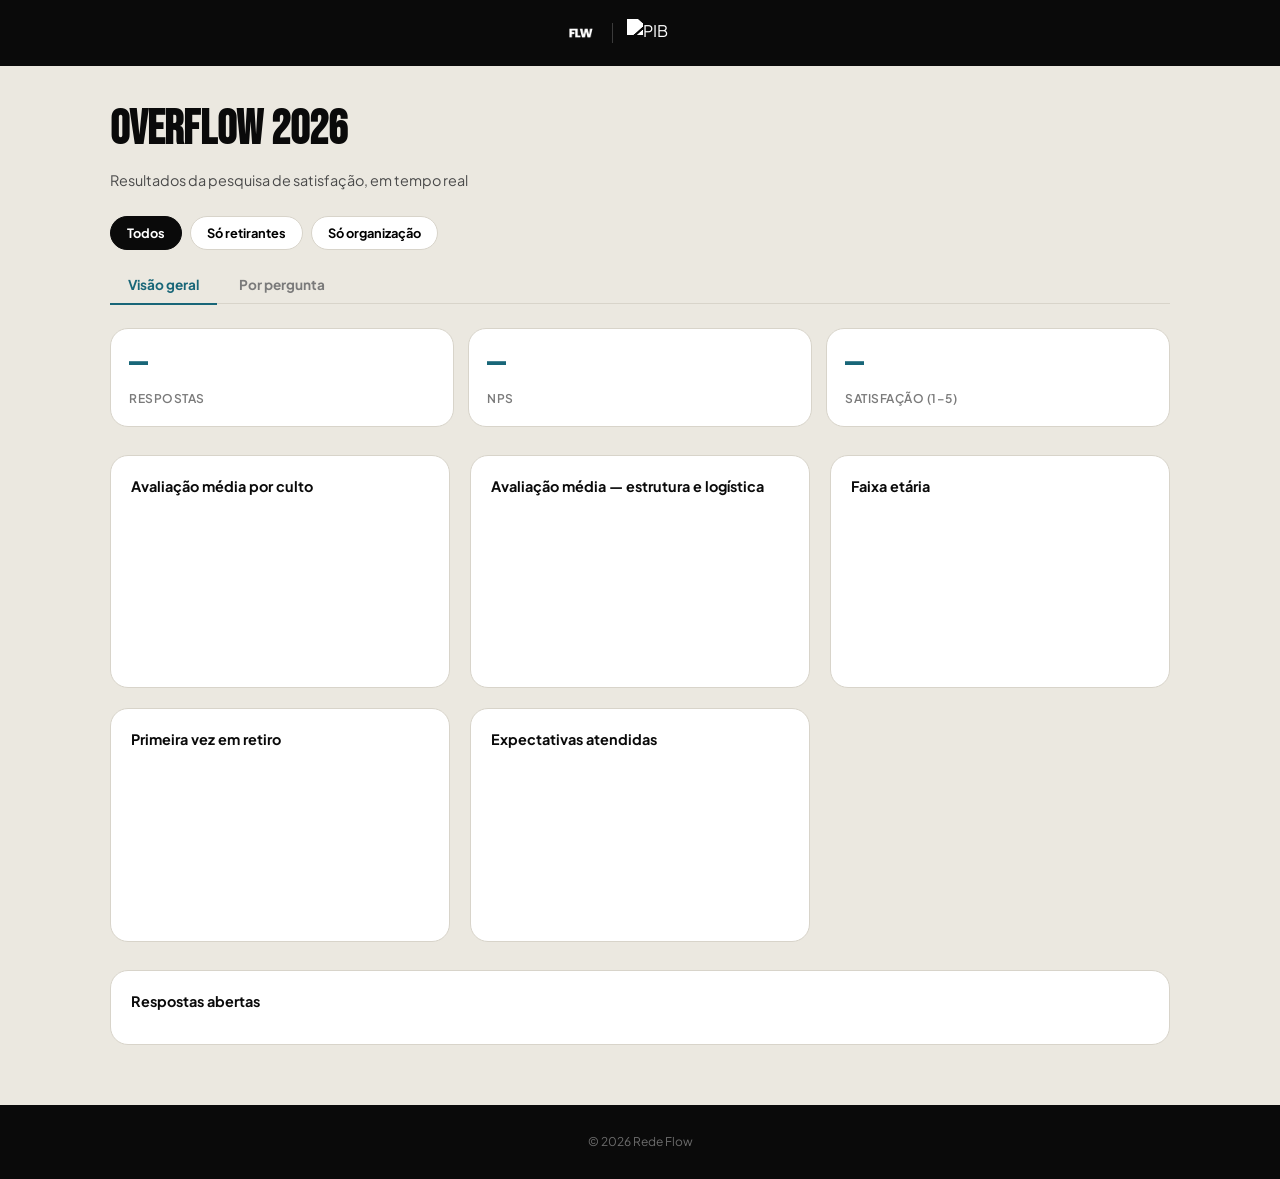
==== dashboard/index.html @ 67ca57d7 "Dashboard: renomeia filtro de liderança e adiciona visão por pergunta - "Só liderança" vira "Só orga" ====
<!doctype html>
<html lang="pt-BR">
<head>
<meta charset="UTF-8">
<meta name="viewport" content="width=device-width, initial-scale=1">
<title>Dashboard — Pesquisa Overflow 2026</title>
<link href="https://fonts.googleapis.com/css2?family=Bebas+Neue&family=Plus+Jakarta+Sans:wght@400;500;600;700;800&display=swap" rel="stylesheet">
<link rel="stylesheet" href="../css/estilo.css">
<script src="https://cdnjs.cloudflare.com/ajax/libs/Chart.js/4.4.1/chart.umd.min.js" integrity="sha512-CQBWl4fJHWbryGE+Pc7UAxWMUMNMWzWxF4SQo9CgkJIN1kx6djDQZjh3Y8SZ1d+6I+1zze6Z7kHXO7q3UyZAWw==" crossorigin="anonymous" referrerpolicy="no-referrer"></script>
</head>
<body>
<header class="header">
  <div class="header-inner">
    <img src="../img/logo-flow-2026-branca.png" alt="Rede Flow" class="logo-flow">
    <span class="header-divider"></span>
    <img src="https://ensino.1b.org.br/wp-content/uploads/2026/02/logo-pib-verde.png" alt="PIB Campo Grande" class="logo-pib">
  </div>
</header>

<main class="dash">
  <h1>Overflow 2026</h1>
  <p class="sub">Resultados da pesquisa de satisfação, em tempo real</p>

  <div class="filtros">
    <button class="on" data-filtro="todos">Todos</button>
    <button data-filtro="retirante">Só retirantes</button>
    <button data-filtro="lideranca">Só organização</button>
  </div>

  <div class="abas">
    <button class="on" data-aba="geral">Visão geral</button>
    <button data-aba="pergunta">Por pergunta</button>
  </div>

  <div id="aba-geral">
    <div class="cards">
      <div class="stat-card"><div class="num" id="total">—</div><div class="lbl">Respostas</div></div>
      <div class="stat-card"><div class="num" id="nps">—</div><div class="lbl">NPS</div></div>
      <div class="stat-card"><div class="num" id="satisfacao">—</div><div class="lbl">Satisfação (1–5)</div></div>
    </div>

    <div class="graficos">
      <div class="grafico-card"><h3>Avaliação média por culto</h3><canvas id="graf-cultos"></canvas></div>
      <div class="grafico-card"><h3>Avaliação média — estrutura e logística</h3><canvas id="graf-logistica"></canvas></div>
      <div class="grafico-card"><h3>Faixa etária</h3><canvas id="graf-idade"></canvas></div>
      <div class="grafico-card"><h3>Primeira vez em retiro</h3><canvas id="graf-primeira-vez"></canvas></div>
      <div class="grafico-card"><h3>Expectativas atendidas</h3><canvas id="graf-expectativas"></canvas></div>
    </div>

    <div class="abertas">
      <h3>Respostas abertas</h3>
      <div id="lista-abertas"></div>
    </div>
  </div>

  <div id="aba-pergunta" style="display:none">
    <select id="select-pergunta" class="select-pergunta"></select>
    <div class="grafico-card" id="card-grafico-pergunta">
      <canvas id="graf-pergunta"></canvas>
    </div>
    <div class="abertas" id="card-lista-pergunta" style="display:none">
      <h3 id="titulo-lista-pergunta">Respostas</h3>
      <div id="lista-pergunta"></div>
    </div>
  </div>
</main>

<footer class="footer">
  <p>© 2026 Rede Flow</p>
</footer>

<script src="../js/config.js"></script>
<script src="../js/perguntas.js"></script>
<script type="module" src="../js/dashboard.js"></script>
</body>
</html>
---- css/estilo.css ----
:root{
  --off-white:#EBE8E0;
  --off-white-soft:#F2EFE8;
  --preto:#0A0A0A;
  --preto-2:#161616;
  --teal:#186678;
  --teal-dark:#0F4856;
  --teal-light:#2589A0;
  --cinza:#4A4A4A;
  --cinza-medio:#7A7A7A;
  --cinza-claro:#D8D4CA;
  --branco:#fff;
  --display:'Bebas Neue',Impact,sans-serif;
  --body:'Plus Jakarta Sans',system-ui,sans-serif;
}
*{margin:0;padding:0;box-sizing:border-box}
html{scroll-behavior:smooth}
body{font-family:var(--body);color:var(--preto);line-height:1.5;overflow-x:hidden;background:var(--off-white);font-weight:400;min-height:100vh}
::selection{background:var(--teal);color:var(--off-white)}
button{font-family:inherit}

.header{background:var(--preto);padding:16px 0}
.header-inner{max-width:520px;margin:0 auto;padding:0 20px;display:flex;justify-content:center;align-items:center;gap:14px}
.header-inner img{height:28px;width:auto;object-fit:contain;display:block}
.header-inner .logo-flow{height:34px}
.header-inner .logo-pib{filter:brightness(0) invert(1);max-width:90px}
.header-divider{width:1px;height:20px;background:rgba(255,255,255,.2)}

main{max-width:520px;margin:0 auto;padding:24px 20px 60px;min-height:70vh;display:flex;flex-direction:column;justify-content:center}

.prog{height:5px;border-radius:30px;background:var(--cinza-claro);overflow:hidden;margin-bottom:28px}
.prog i{display:block;height:100%;width:100%;background:var(--teal);border-radius:30px;transform:scaleX(0);transform-origin:left;transition:transform .4s}

.tag-line{display:inline-block;font-size:.7rem;font-weight:700;letter-spacing:2px;text-transform:uppercase;color:var(--teal);margin-bottom:10px}
.contagem{font-size:.75rem;color:var(--cinza-medio);font-weight:600;letter-spacing:.5px;margin-bottom:6px}
.perg{font-family:var(--display);font-size:clamp(1.6rem,6vw,2.2rem);line-height:1.05;letter-spacing:-.01em;color:var(--preto);margin-bottom:14px}
.instr{font-size:.85rem;color:var(--cinza);margin-bottom:16px}
.opcs{display:flex;flex-direction:column;gap:10px;margin-top:4px}
.opcs.compacta{flex-direction:column}
.opc{display:block;width:100%;text-align:left;padding:16px 18px;border-radius:16px;border:1.5px solid var(--cinza-claro);background:var(--branco);color:var(--preto);font-size:.95rem;font-weight:600;cursor:pointer;transition:all .2s}
.opc:hover{border-color:var(--teal-light)}
.opc.on{background:var(--teal);border-color:var(--teal);color:var(--branco)}
.opc.naosei{text-align:center;margin-top:16px;color:var(--cinza-medio);font-weight:600;font-size:.85rem;border-style:dashed}
.opc.naosei.on{background:var(--cinza);border-color:var(--cinza);color:var(--branco)}

.escala{display:flex;gap:8px;justify-content:center;margin:0 0 6px}
.escala .opc{width:52px;height:52px;flex:none;text-align:center;display:flex;align-items:center;justify-content:center;padding:0;border-radius:50%;font-size:1.1rem}
.rot-escala{text-align:center;font-size:.8rem;color:var(--cinza-medio);min-height:18px;margin-bottom:4px}

.nps-grid{display:grid;grid-template-columns:repeat(6,1fr);gap:8px;margin-top:8px}
.nps-btn{padding:0;height:44px;text-align:center;display:flex;align-items:center;justify-content:center;border-radius:12px;font-weight:700}

.estrelas{display:flex;gap:10px;justify-content:center;margin:12px 0 4px}
.estrela{background:none;border:none;font-size:2.4rem;line-height:1;color:var(--cinza-claro);cursor:pointer;padding:2px}
.estrela.on{color:var(--teal)}

textarea,input.txt{width:100%;border:1.5px solid var(--cinza-claro);border-radius:16px;padding:16px;font-family:var(--body);font-size:.95rem;background:var(--branco);color:var(--preto);resize:vertical}
textarea{min-height:140px}
textarea.justificativa{min-height:70px;margin-top:4px;font-size:.85rem}
textarea:focus,input.txt:focus{outline:none;border-color:var(--teal)}

.rodape-cel{display:flex;gap:10px;margin-top:28px}
.btn{display:inline-flex;align-items:center;justify-content:center;gap:10px;padding:16px 24px;border:none;border-radius:60px;font-family:var(--body);font-size:.9rem;font-weight:700;letter-spacing:.5px;text-transform:uppercase;cursor:pointer;transition:all .2s;flex:1}
.btn-flow{background:var(--teal);color:var(--branco)}
.btn-flow:hover{background:var(--teal-light)}
.btn-flow:disabled{background:var(--cinza-claro);color:var(--cinza-medio);cursor:not-allowed}
.btn-out{background:transparent;color:var(--preto);border:1.5px solid var(--cinza-claro);flex:0 0 auto}
.btn-out:hover{border-color:var(--preto)}

.fim-cel{text-align:center;padding:40px 10px}
.fim-cel .circ{width:64px;height:64px;border-radius:50%;background:var(--teal);color:var(--branco);display:flex;align-items:center;justify-content:center;margin:0 auto 20px}
.fim-cel h2{font-family:var(--display);font-size:2.4rem;margin-bottom:12px;letter-spacing:-.01em}
.fim-cel p{color:var(--cinza);font-size:1rem}

.footer{background:var(--preto);padding:28px 20px;text-align:center}
.footer p{color:rgba(255,255,255,.4);font-size:.75rem}
.footer a{color:var(--teal-light);text-decoration:none}

/* ---------- dashboard ---------- */
.dash{max-width:1100px;margin:0 auto;padding:28px 20px 60px}
.dash h1{font-family:var(--display);font-size:clamp(2rem,5vw,3rem);margin-bottom:4px}
.dash .sub{color:var(--cinza);font-size:.9rem;margin-bottom:24px}
.filtros{display:flex;gap:8px;margin-bottom:16px;flex-wrap:wrap}
.filtros button{padding:8px 16px;border-radius:30px;border:1.5px solid var(--cinza-claro);background:var(--branco);font-size:.8rem;font-weight:700;cursor:pointer}
.filtros button.on{background:var(--preto);color:var(--branco);border-color:var(--preto)}
.abas{display:flex;gap:4px;margin-bottom:24px;border-bottom:1.5px solid var(--cinza-claro)}
.abas button{padding:10px 18px;border:none;background:none;font-size:.85rem;font-weight:700;color:var(--cinza-medio);cursor:pointer;border-bottom:2px solid transparent;margin-bottom:-1.5px}
.abas button.on{color:var(--teal);border-color:var(--teal)}
.select-pergunta{width:100%;padding:14px 16px;border-radius:14px;border:1.5px solid var(--cinza-claro);background:var(--branco);font-family:var(--body);font-size:.9rem;font-weight:600;color:var(--preto);margin-bottom:20px}
.cards{display:grid;grid-template-columns:repeat(auto-fit,minmax(140px,1fr));gap:14px;margin-bottom:28px}
.stat-card{background:var(--branco);border:1px solid var(--cinza-claro);border-radius:18px;padding:18px}
.stat-card .num{font-family:var(--display);font-size:2.4rem;color:var(--teal);line-height:1}
.stat-card .lbl{font-size:.75rem;color:var(--cinza-medio);font-weight:600;text-transform:uppercase;letter-spacing:.5px;margin-top:4px}
.graficos{display:grid;grid-template-columns:repeat(auto-fit,minmax(320px,1fr));gap:20px;margin-bottom:28px}
.grafico-card{background:var(--branco);border:1px solid var(--cinza-claro);border-radius:18px;padding:20px}
.grafico-card h3{font-size:.9rem;margin-bottom:14px;font-weight:700}
.abertas{background:var(--branco);border:1px solid var(--cinza-claro);border-radius:18px;padding:20px;max-height:420px;overflow-y:auto}
.abertas h3{font-size:.9rem;margin-bottom:12px;font-weight:700}
.abertas .item{border-bottom:1px solid var(--off-white-soft);padding:10px 0;font-size:.85rem}
.abertas .item b{display:block;font-size:.7rem;color:var(--teal);text-transform:uppercase;letter-spacing:.5px;margin-bottom:3px}

@media(max-width:480px){
  .header-inner img{height:24px}
  .nps-grid{grid-template-columns:repeat(4,1fr)}
}
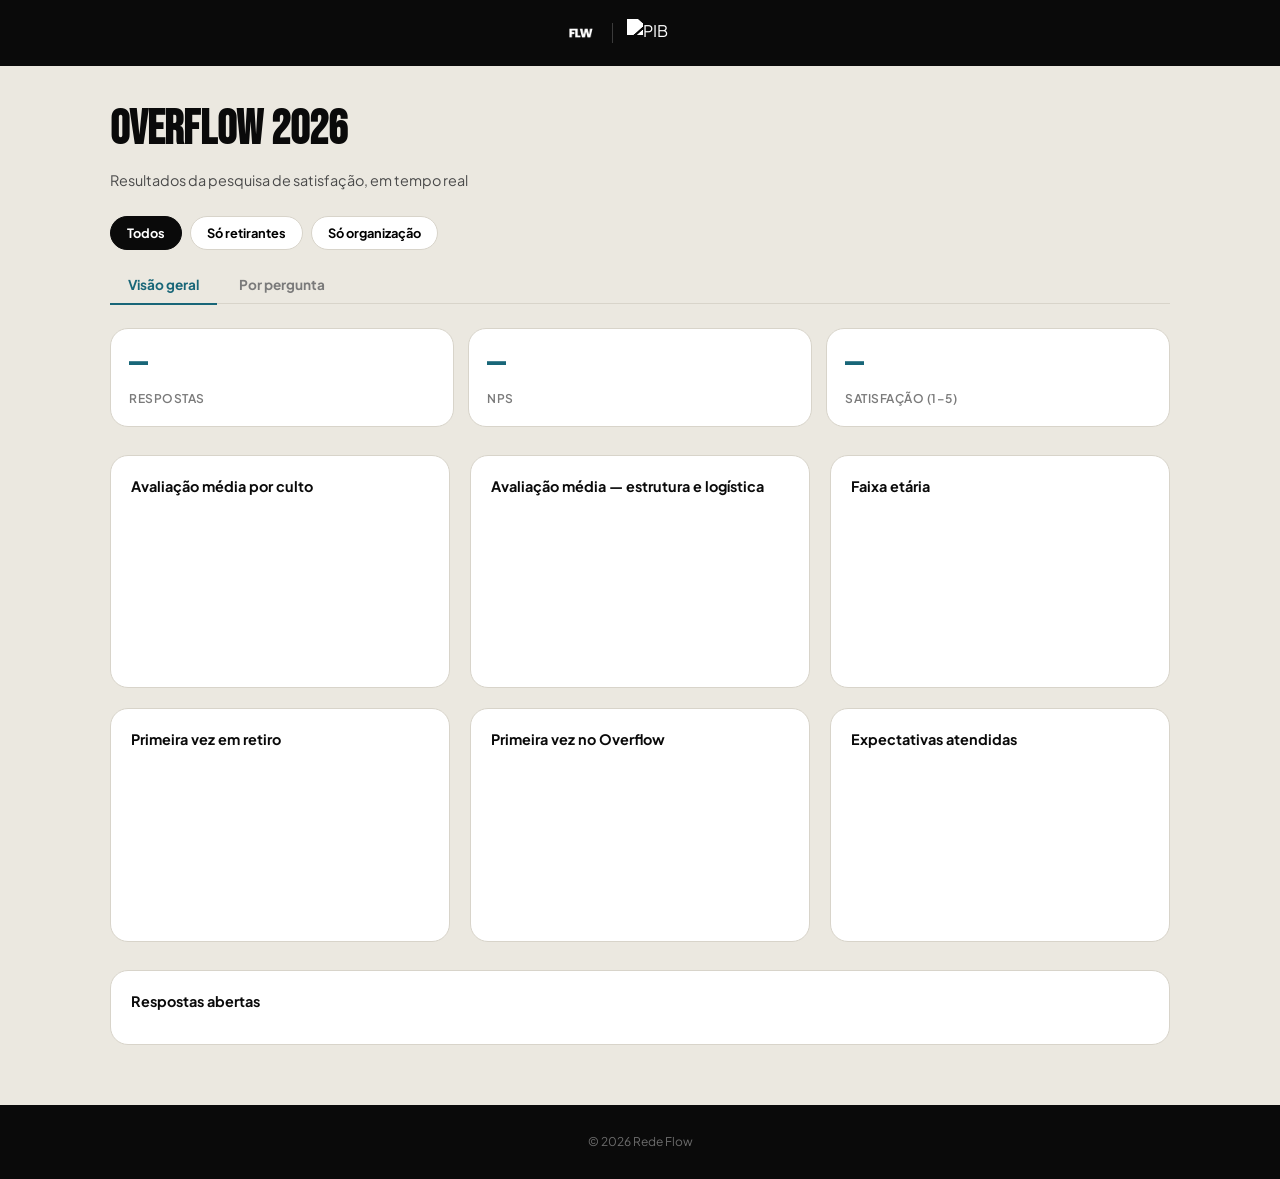
==== commit c434d360: "Intro por culto, prega dor único por culto, circuito/batalha separado - cada culto ganha tela própri" ====
--- a/dashboard/index.html
+++ b/dashboard/index.html
@@ -44,6 +44,7 @@
       <div class="grafico-card"><h3>Avaliação média — estrutura e logística</h3><canvas id="graf-logistica"></canvas></div>
       <div class="grafico-card"><h3>Faixa etária</h3><canvas id="graf-idade"></canvas></div>
       <div class="grafico-card"><h3>Primeira vez em retiro</h3><canvas id="graf-primeira-vez"></canvas></div>
+      <div class="grafico-card"><h3>Primeira vez no Overflow</h3><canvas id="graf-primeira-overflow"></canvas></div>
       <div class="grafico-card"><h3>Expectativas atendidas</h3><canvas id="graf-expectativas"></canvas></div>
     </div>
 
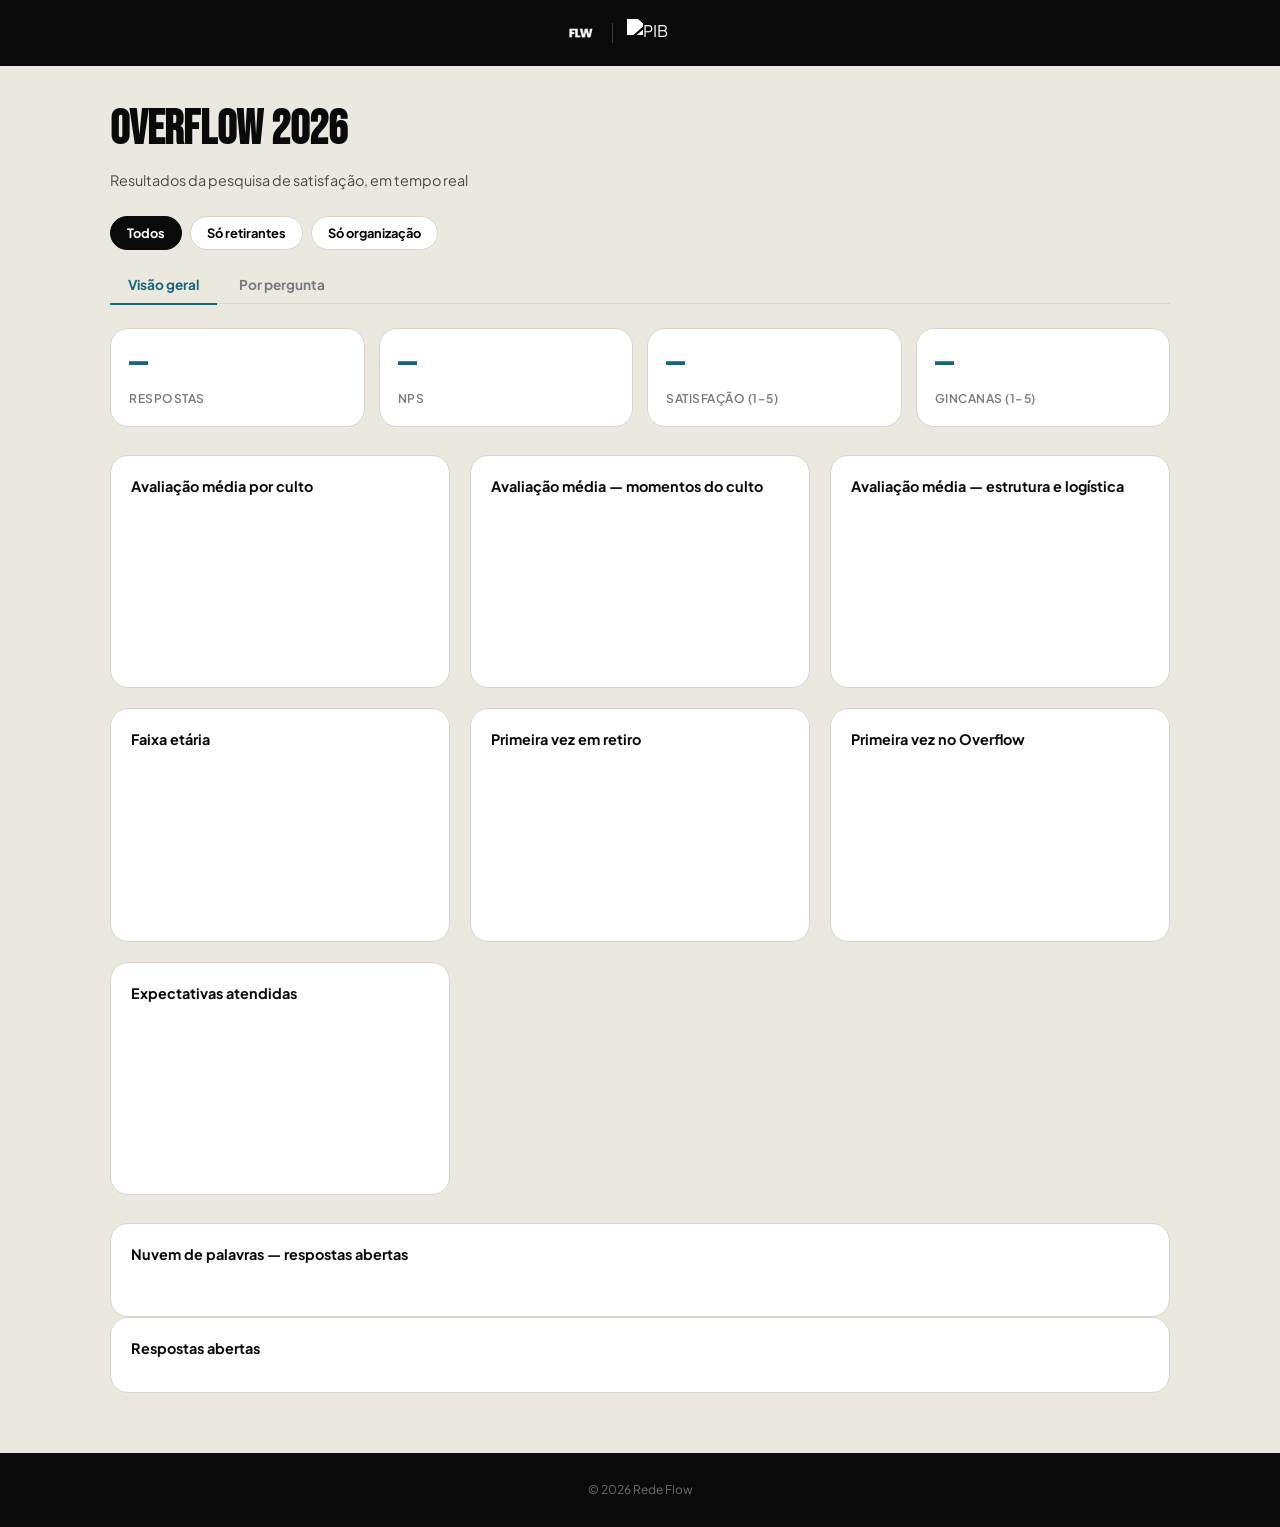
==== commit 10d2be94: "Adiciona médias por momento do culto, gincanas e nuvem de palavras ao dashboard geral Co-Authored-By" ====
--- a/dashboard/index.html
+++ b/dashboard/index.html
@@ -37,15 +37,22 @@
       <div class="stat-card"><div class="num" id="total">—</div><div class="lbl">Respostas</div></div>
       <div class="stat-card"><div class="num" id="nps">—</div><div class="lbl">NPS</div></div>
       <div class="stat-card"><div class="num" id="satisfacao">—</div><div class="lbl">Satisfação (1–5)</div></div>
+      <div class="stat-card"><div class="num" id="gincanas">—</div><div class="lbl">Gincanas (1–5)</div></div>
     </div>
 
     <div class="graficos">
       <div class="grafico-card"><h3>Avaliação média por culto</h3><canvas id="graf-cultos"></canvas></div>
+      <div class="grafico-card"><h3>Avaliação média — momentos do culto</h3><canvas id="graf-momentos-culto"></canvas></div>
       <div class="grafico-card"><h3>Avaliação média — estrutura e logística</h3><canvas id="graf-logistica"></canvas></div>
       <div class="grafico-card"><h3>Faixa etária</h3><canvas id="graf-idade"></canvas></div>
       <div class="grafico-card"><h3>Primeira vez em retiro</h3><canvas id="graf-primeira-vez"></canvas></div>
       <div class="grafico-card"><h3>Primeira vez no Overflow</h3><canvas id="graf-primeira-overflow"></canvas></div>
       <div class="grafico-card"><h3>Expectativas atendidas</h3><canvas id="graf-expectativas"></canvas></div>
+    </div>
+
+    <div class="grafico-card">
+      <h3>Nuvem de palavras — respostas abertas</h3>
+      <div id="nuvem-palavras" style="display:flex;flex-wrap:wrap;gap:.4rem 1rem;align-items:baseline;justify-content:center;padding:.5rem 0"></div>
     </div>
 
     <div class="abertas">
@@ -55,14 +62,7 @@
   </div>
 
   <div id="aba-pergunta" style="display:none">
-    <select id="select-pergunta" class="select-pergunta"></select>
-    <div class="grafico-card" id="card-grafico-pergunta">
-      <canvas id="graf-pergunta"></canvas>
-    </div>
-    <div class="abertas" id="card-lista-pergunta" style="display:none">
-      <h3 id="titulo-lista-pergunta">Respostas</h3>
-      <div id="lista-pergunta"></div>
-    </div>
+    <div id="todas-perguntas"></div>
   </div>
 </main>
 
--- a/css/estilo.css
+++ b/css/estilo.css
@@ -86,7 +86,9 @@
 .abas{display:flex;gap:4px;margin-bottom:24px;border-bottom:1.5px solid var(--cinza-claro)}
 .abas button{padding:10px 18px;border:none;background:none;font-size:.85rem;font-weight:700;color:var(--cinza-medio);cursor:pointer;border-bottom:2px solid transparent;margin-bottom:-1.5px}
 .abas button.on{color:var(--teal);border-color:var(--teal)}
-.select-pergunta{width:100%;padding:14px 16px;border-radius:14px;border:1.5px solid var(--cinza-claro);background:var(--branco);font-family:var(--body);font-size:.9rem;font-weight:600;color:var(--preto);margin-bottom:20px}
+.secao-titulo{font-family:var(--display);font-size:1.6rem;margin:36px 0 14px;color:var(--preto)}
+.secao-titulo:first-child{margin-top:0}
+.card-pergunta{margin-bottom:16px}
 .cards{display:grid;grid-template-columns:repeat(auto-fit,minmax(140px,1fr));gap:14px;margin-bottom:28px}
 .stat-card{background:var(--branco);border:1px solid var(--cinza-claro);border-radius:18px;padding:18px}
 .stat-card .num{font-family:var(--display);font-size:2.4rem;color:var(--teal);line-height:1}
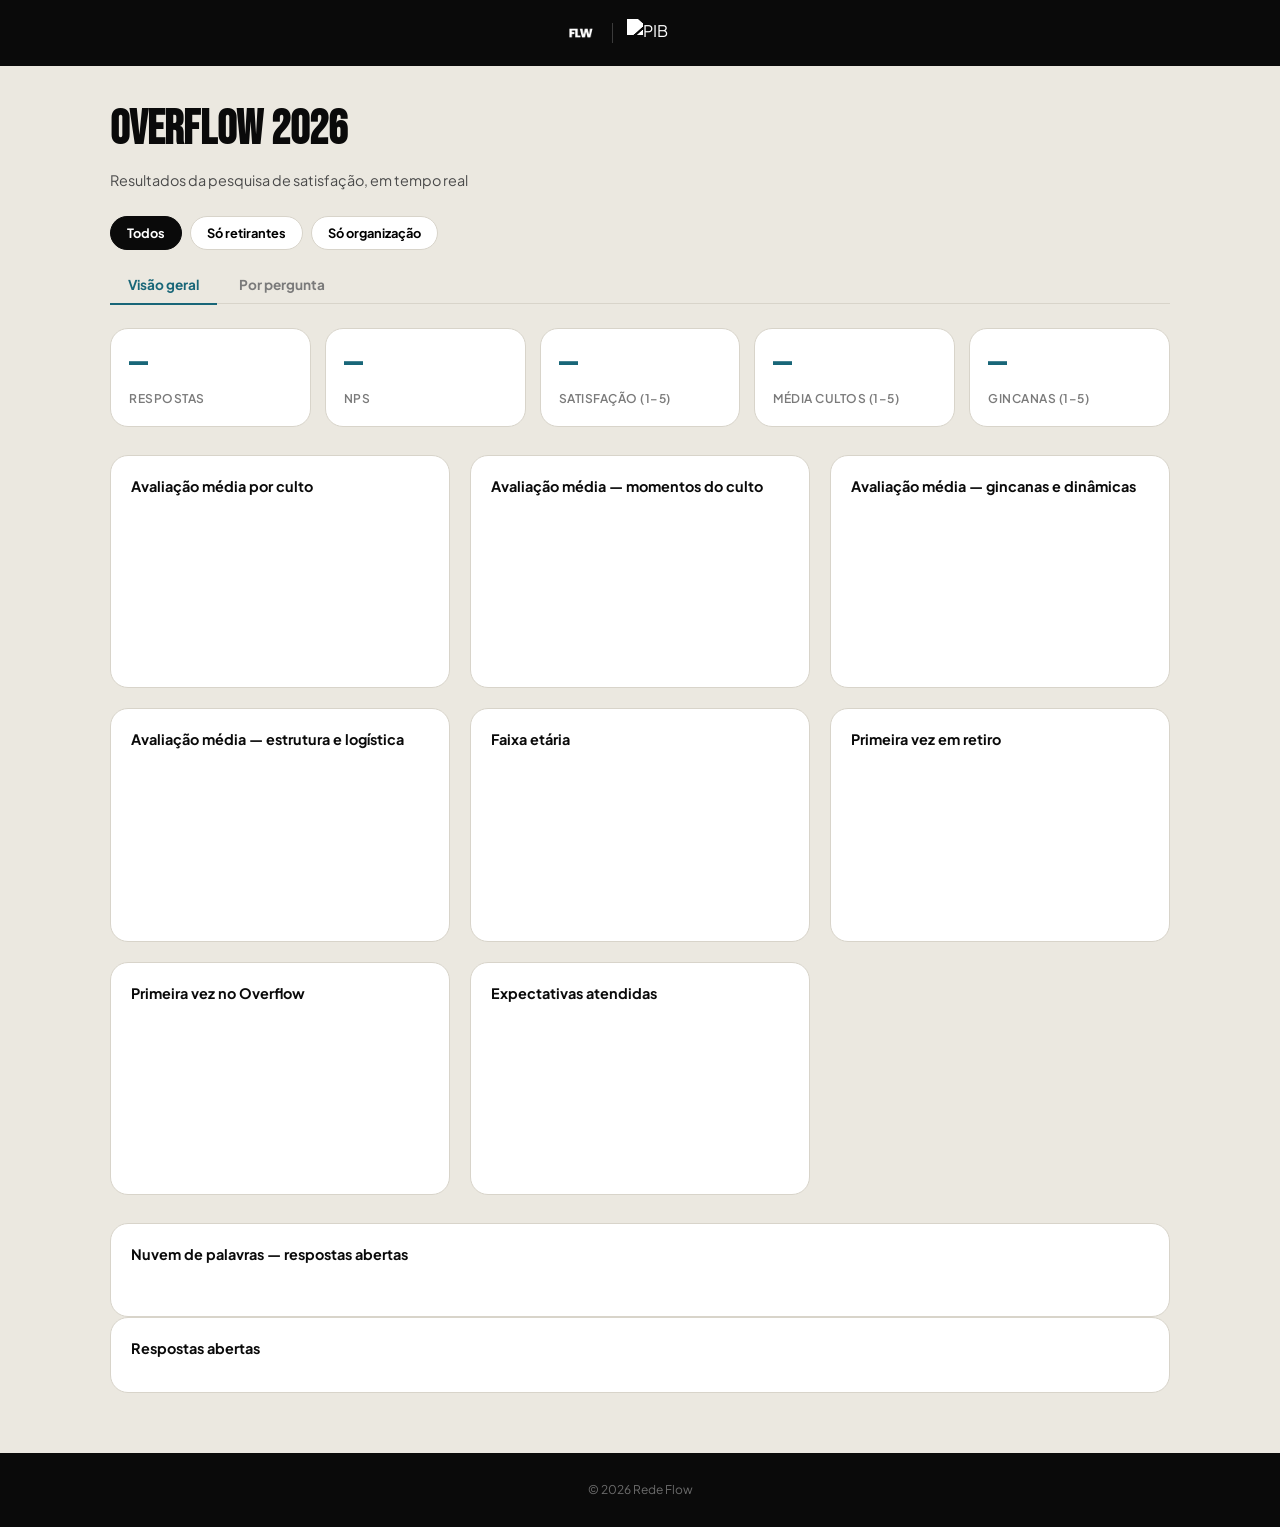
==== commit 2ba25615: "Adiciona média total dos cultos e média por gincana ao dashboard geral Co-Authored-By: Claude Sonnet" ====
--- a/dashboard/index.html
+++ b/dashboard/index.html
@@ -37,12 +37,14 @@
       <div class="stat-card"><div class="num" id="total">—</div><div class="lbl">Respostas</div></div>
       <div class="stat-card"><div class="num" id="nps">—</div><div class="lbl">NPS</div></div>
       <div class="stat-card"><div class="num" id="satisfacao">—</div><div class="lbl">Satisfação (1–5)</div></div>
+      <div class="stat-card"><div class="num" id="media-cultos">—</div><div class="lbl">Média cultos (1–5)</div></div>
       <div class="stat-card"><div class="num" id="gincanas">—</div><div class="lbl">Gincanas (1–5)</div></div>
     </div>
 
     <div class="graficos">
       <div class="grafico-card"><h3>Avaliação média por culto</h3><canvas id="graf-cultos"></canvas></div>
       <div class="grafico-card"><h3>Avaliação média — momentos do culto</h3><canvas id="graf-momentos-culto"></canvas></div>
+      <div class="grafico-card"><h3>Avaliação média — gincanas e dinâmicas</h3><canvas id="graf-gincanas"></canvas></div>
       <div class="grafico-card"><h3>Avaliação média — estrutura e logística</h3><canvas id="graf-logistica"></canvas></div>
       <div class="grafico-card"><h3>Faixa etária</h3><canvas id="graf-idade"></canvas></div>
       <div class="grafico-card"><h3>Primeira vez em retiro</h3><canvas id="graf-primeira-vez"></canvas></div>
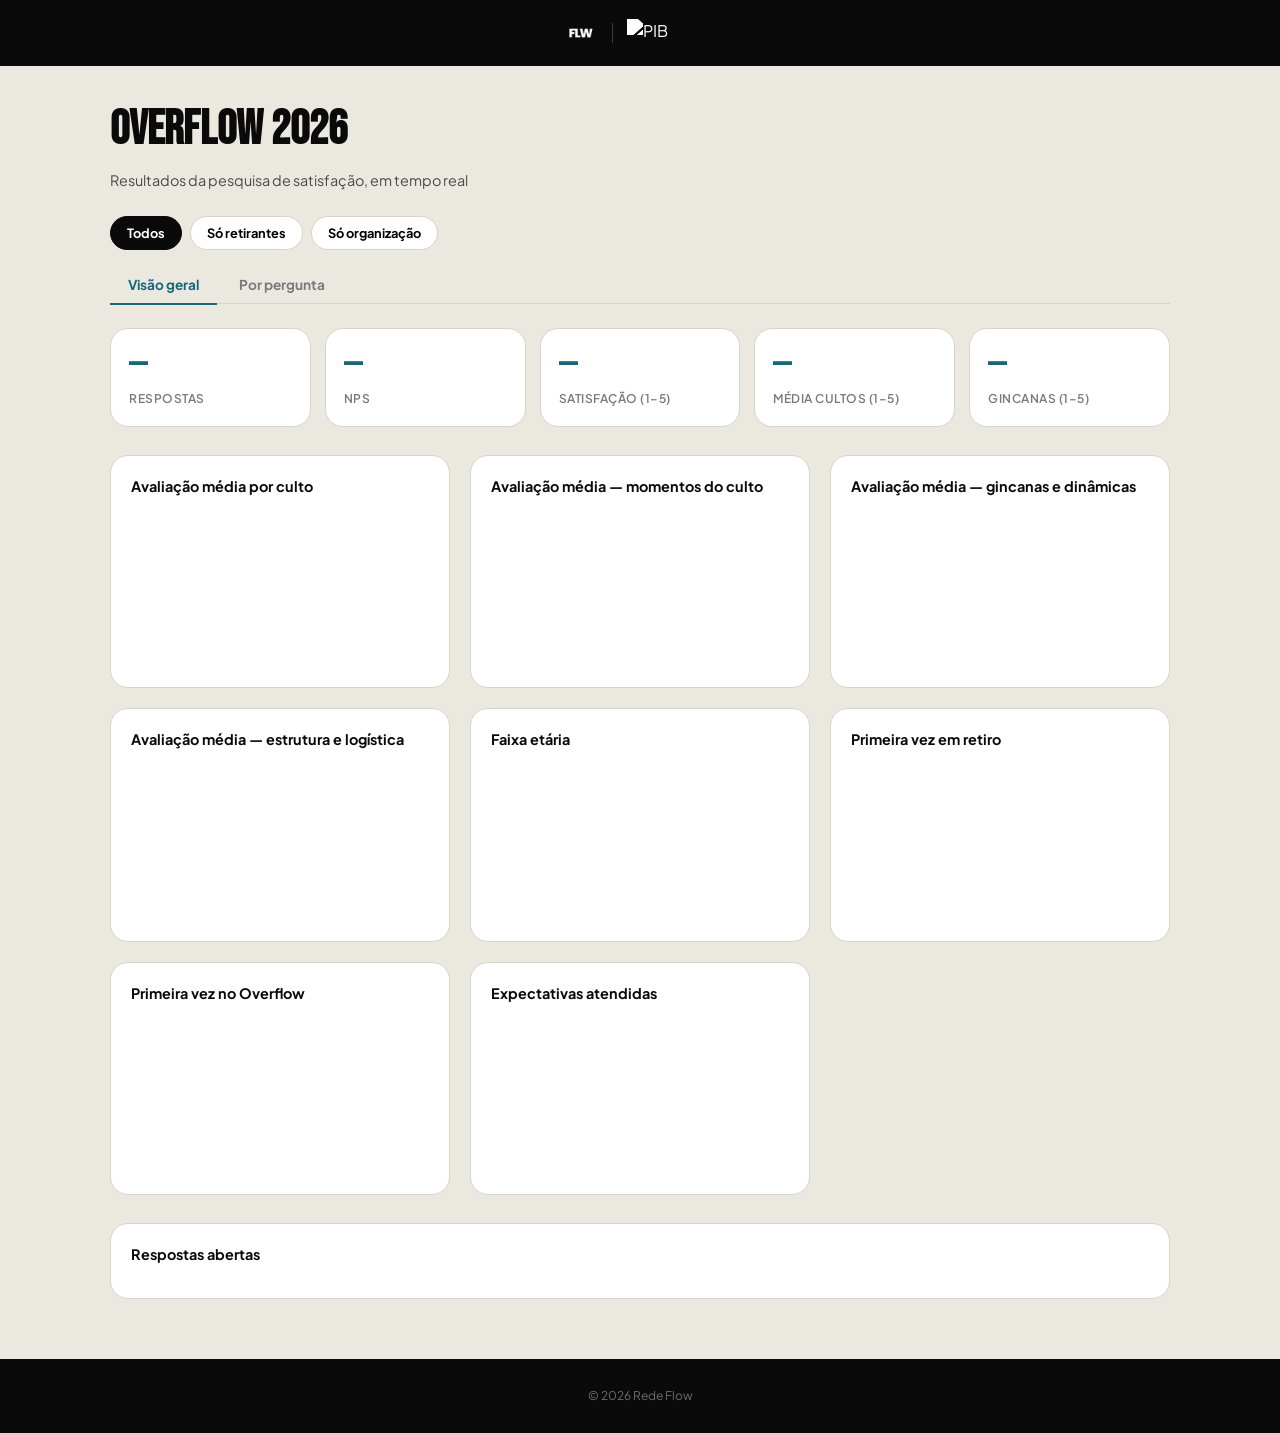
==== commit e9a338d5: "Remove nuvem de palavras do dashboard (não funcionou bem) Co-Authored-By: Claude Sonnet 5 <noreply@a" ====
--- a/dashboard/index.html
+++ b/dashboard/index.html
@@ -52,11 +52,6 @@
       <div class="grafico-card"><h3>Expectativas atendidas</h3><canvas id="graf-expectativas"></canvas></div>
     </div>
 
-    <div class="grafico-card">
-      <h3>Nuvem de palavras — respostas abertas</h3>
-      <div id="nuvem-palavras" style="display:flex;flex-wrap:wrap;gap:.4rem 1rem;align-items:baseline;justify-content:center;padding:.5rem 0"></div>
-    </div>
-
     <div class="abertas">
       <h3>Respostas abertas</h3>
       <div id="lista-abertas"></div>
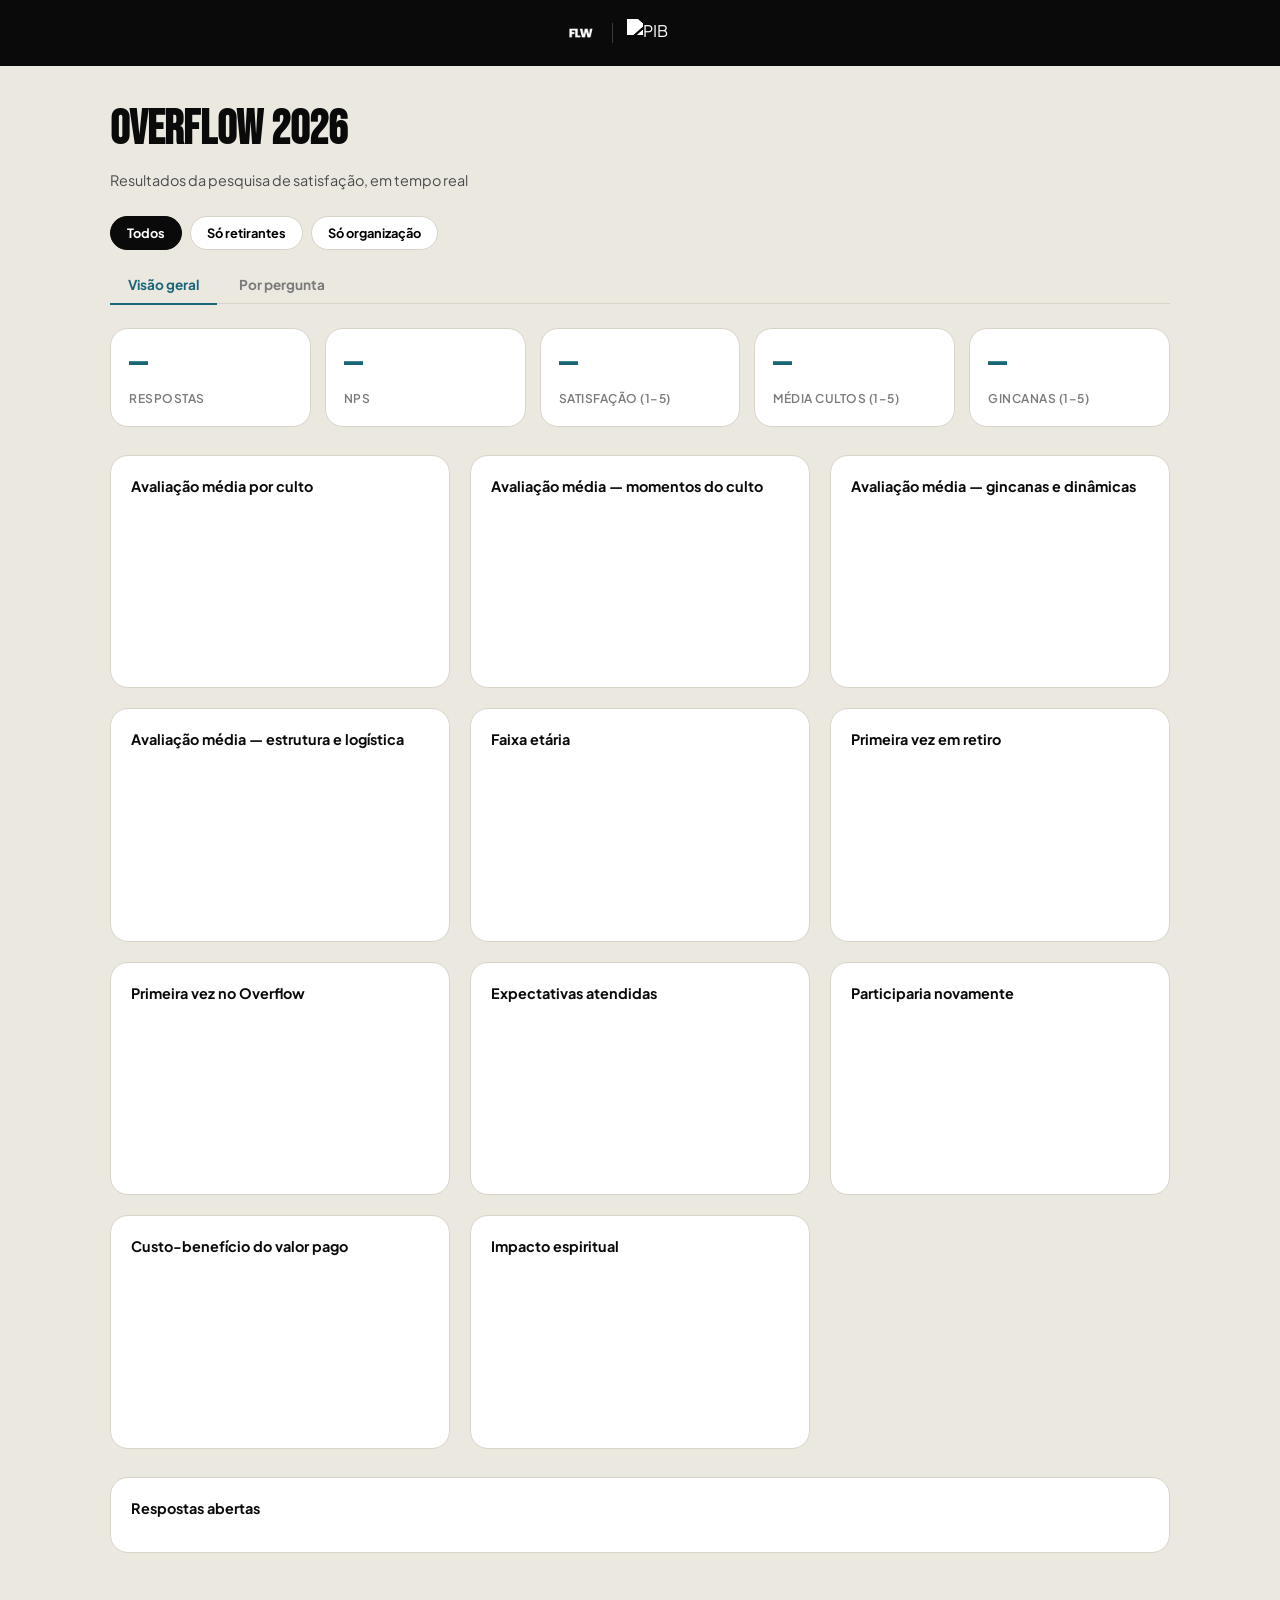
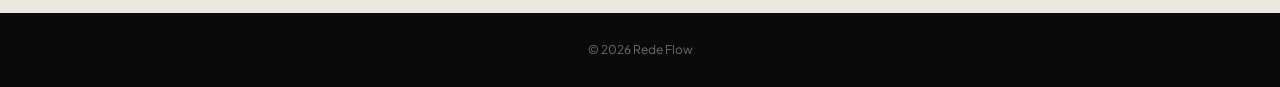
==== commit 9991d3ce: "Adiciona impacto espiritual, custo-benefício e participaria novamente ao dashboard geral Co-Authored" ====
--- a/dashboard/index.html
+++ b/dashboard/index.html
@@ -50,6 +50,9 @@
       <div class="grafico-card"><h3>Primeira vez em retiro</h3><canvas id="graf-primeira-vez"></canvas></div>
       <div class="grafico-card"><h3>Primeira vez no Overflow</h3><canvas id="graf-primeira-overflow"></canvas></div>
       <div class="grafico-card"><h3>Expectativas atendidas</h3><canvas id="graf-expectativas"></canvas></div>
+      <div class="grafico-card"><h3>Participaria novamente</h3><canvas id="graf-participaria"></canvas></div>
+      <div class="grafico-card"><h3>Custo-benefício do valor pago</h3><canvas id="graf-valor-retiro"></canvas></div>
+      <div class="grafico-card"><h3>Impacto espiritual</h3><canvas id="graf-impacto"></canvas></div>
     </div>
 
     <div class="abertas">
